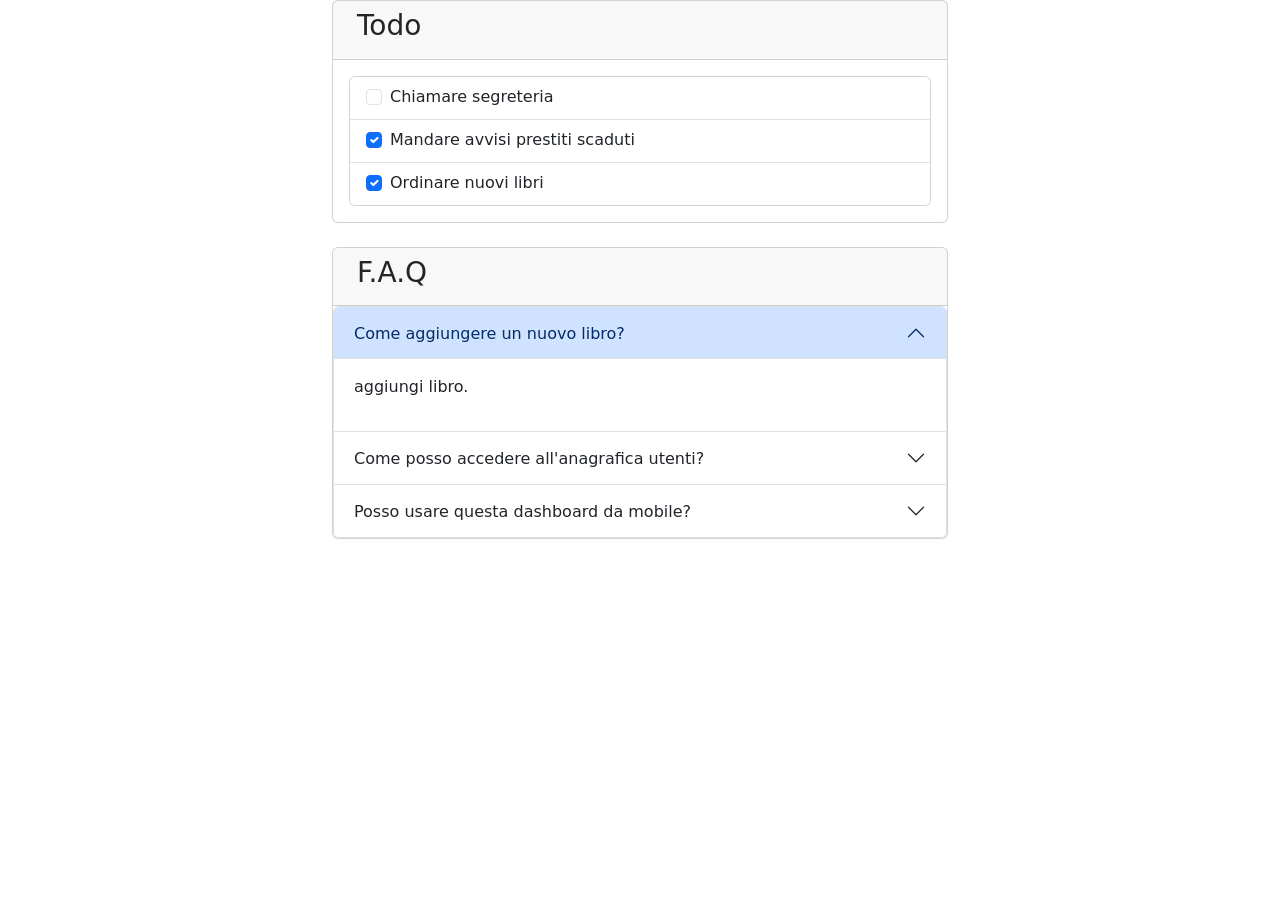
==== index.html @ e166d1b8 "Aggiunta flush F.A.Q." ====
<!DOCTYPE html>
<html lang="en">

<head>
    <meta charset="UTF-8">
    <meta name="viewport" content="width=device-width, initial-scale=1.0">
    <title>Dashboard</title>
    <link href="https://cdn.jsdelivr.net/npm/bootstrap@5.3.3/dist/css/bootstrap.min.css" rel="stylesheet">
</head>

<body>
    <section class="container col-6 text-left">
        <div class="card">
            <div class="card-header">
                <h3 class="ms-2">Todo</h3>
            </div>
            <div class="card m-3">
                <ul class="list-group list-group-flush">
                    <li class="list-group-item">
                        <div class="form-check">
                            <input class="form-check-input" type="checkbox" value="" id="checkDefault">
                            <label class="form-check-label" for="checkDefault">
                                Chiamare segreteria
                            </label>
                        </div>
                    </li>
                    <li class="list-group-item">
                        <div class="form-check">
                            <input class="form-check-input" type="checkbox" value="" id="checkChecked" checked>
                            <label class="form-check-label" for="checkChecked">
                                Mandare avvisi prestiti scaduti
                            </label>
                        </div>
                    </li>
                    <li class="list-group-item">
                        <div class="form-check">
                            <input class="form-check-input" type="checkbox" value="" id="checkChecked" checked>
                            <label class="form-check-label" for="checkChecked">
                                Ordinare nuovi libri
                            </label>
                        </div>
                    </li>
                </ul>
            </div>
        </div>
    </section>


    <section class=" container col-6 mt-4">
        <div class="card">
            <div class="card-header">
                <h3 class="ms-2">F.A.Q</h3>
            </div>
        <div class="accordion" id="accordionPanelsStayOpenExample">
            <div class="accordion-item">
                <h2 class="accordion-header">
                    <button class="accordion-button" type="button" data-bs-toggle="collapse"
                        data-bs-target="#panelsStayOpen-collapseOne" aria-expanded="true"
                        aria-controls="panelsStayOpen-collapseOne">
                        Come aggiungere un nuovo libro?
                    </button>
                </h2>
                <div id="panelsStayOpen-collapseOne" class="accordion-collapse collapse show">
                    <div class="accordion-body">
                        <p>aggiungi libro.</p>
                    </div>
                </div>
            </div>
            <div class="accordion-item">
                <h2 class="accordion-header">
                    <button class="accordion-button collapsed" type="button" data-bs-toggle="collapse"
                        data-bs-target="#panelsStayOpen-collapseTwo" aria-expanded="false"
                        aria-controls="panelsStayOpen-collapseTwo">
                        Come posso accedere all'anagrafica utenti?
                    </button>
                </h2>
                <div id="panelsStayOpen-collapseTwo" class="accordion-collapse collapse">
                    <div class="accordion-body">
                        <p>Anagrafica utenti.</p>
                    </div>
                </div>
            </div>
            <div class="accordion-item">
                <h2 class="accordion-header">
                    <button class="accordion-button collapsed" type="button" data-bs-toggle="collapse"
                        data-bs-target="#panelsStayOpen-collapseThree" aria-expanded="false"
                        aria-controls="panelsStayOpen-collapseThree">
                        Posso usare questa dashboard da mobile?
                    </button>
                </h2>
                <div id="panelsStayOpen-collapseThree" class="accordion-collapse collapse">
                    <div class="accordion-body">
                        <p>Dashboard mobile.</p>
                    </div>
                </div>
            </div>
        </div>
        </div>
    </section>
    <script src="https://cdn.jsdelivr.net/npm/bootstrap@5.3.3/dist/js/bootstrap.bundle.min.js"></script>
</body>

</html>
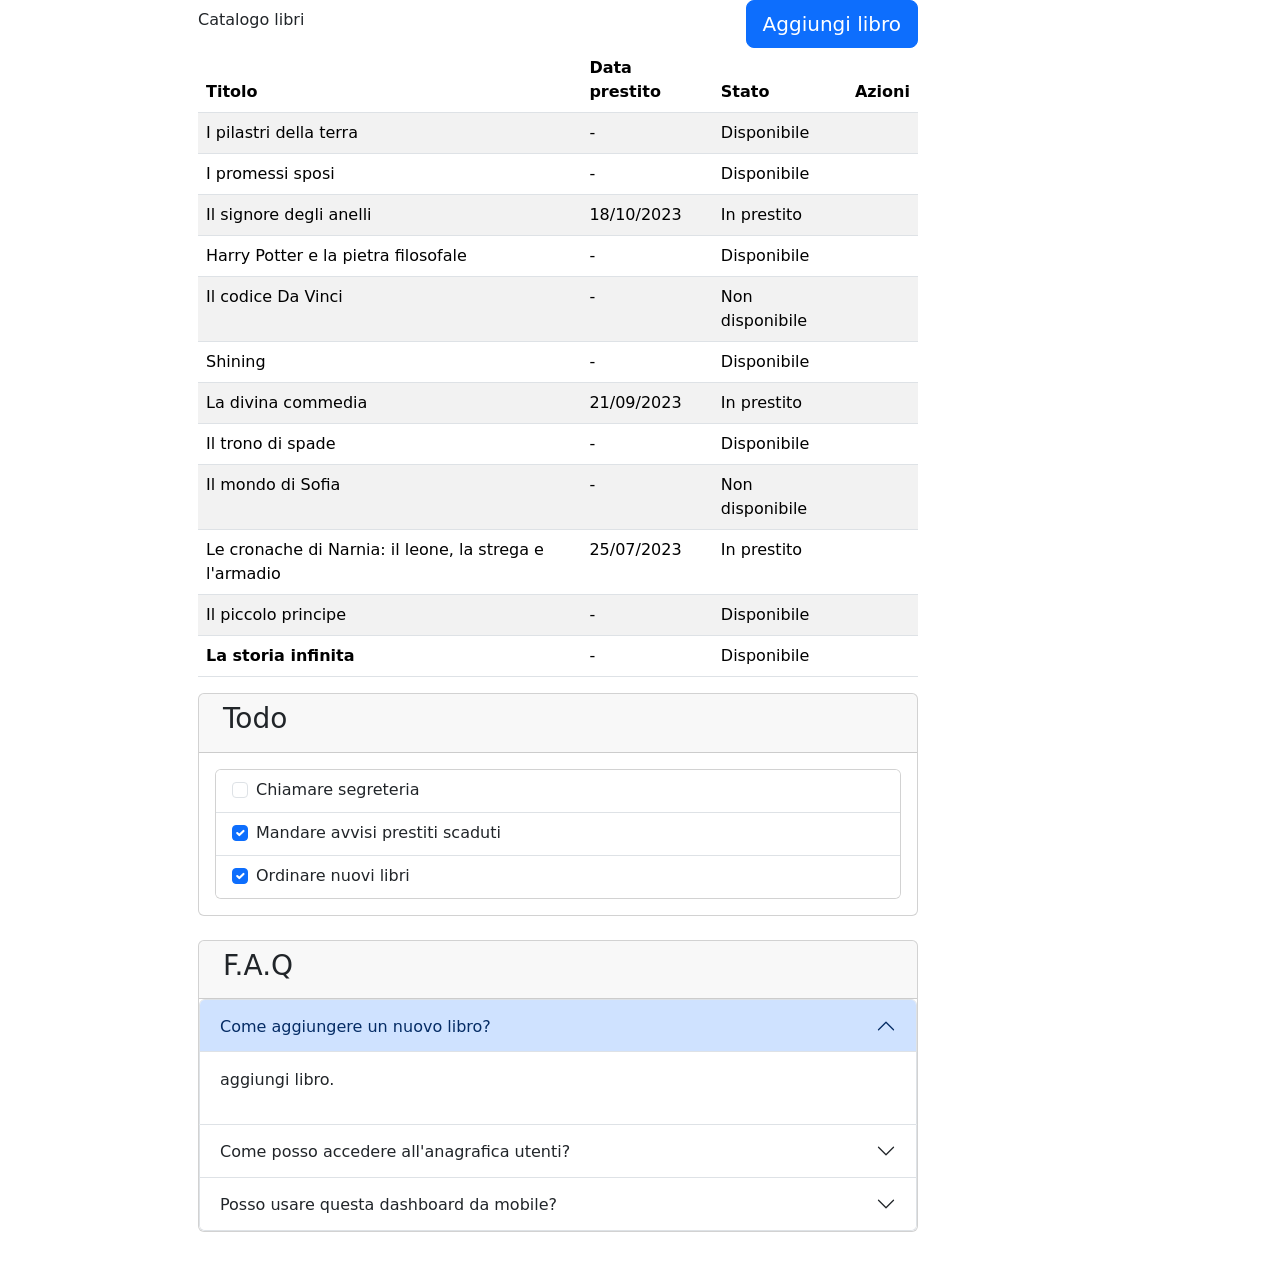
==== commit 71854189: "aggiunta tabella libri" ====
--- a/index.html
+++ b/index.html
@@ -8,8 +8,102 @@
     <link href="https://cdn.jsdelivr.net/npm/bootstrap@5.3.3/dist/css/bootstrap.min.css" rel="stylesheet">
 </head>
 
-<body>
-    <section class="container col-6 text-left">
+<body class="container row justify-content-center">
+    <section class=" col-8">
+    <div class="col-12 d-flex justify-content-between align-items-end">
+        <p>Catalogo libri</p>
+        <button type="button" class="btn btn-primary btn-lg">Aggiungi libro</button>
+    </div>
+    <section>
+        <table class="table table-striped">
+            <thead>
+                <tr>
+                    <th scope="col">Titolo</th>
+                    <th scope="col">Data prestito</th>
+                    <th scope="col">Stato</th>
+                    <th scope="col">Azioni</th>
+                </tr>
+            </thead>
+            <tbody>
+                <tr>
+                    <td>I pilastri della terra</td>
+                    <td>-</td>
+                    <td class="status">Disponibile</td>
+                    <td class="actions"></td>
+                </tr>
+                <tr>
+                    <td>I promessi sposi</td>
+                    <td>-</td>
+                    <td class="status">Disponibile</td>
+                    <td class="actions"></td>
+                </tr>
+                <tr>
+                    <td>Il signore degli anelli</td>
+                    <td>18/10/2023</td>
+                    <td class="status">In prestito</td>
+                    <td class="actions"></td>
+                </tr>
+                <tr>
+                    <td>Harry Potter e la pietra filosofale</td>
+                    <td>-</td>
+                    <td class="status">Disponibile</td>
+                    <td class="actions"></td>
+                </tr>
+                <tr>
+                    <td>Il codice Da Vinci</td>
+                    <td>-</td>
+                    <td class="status">Non disponibile</td>
+                    <td class="actions"></td>
+                </tr>
+                <tr>
+                    <td>Shining</td>
+                    <td>-</td>
+                    <td class="status">Disponibile</td>
+                    <td class="actions"></td>
+                </tr>
+                <tr>
+                    <td>La divina commedia</td>
+                    <td>21/09/2023</td>
+                    <td class="status">In prestito</td>
+                    <td class="actions"></td>
+                </tr>
+                <tr>
+                    <td>Il trono di spade</td>
+                    <td>-</td>
+                    <td class="status">Disponibile</td>
+                    <td class="actions"></td>
+                </tr>
+                <tr>
+                    <td>Il mondo di Sofia</td>
+                    <td>-</td>
+                    <td class="status">Non disponibile</td>
+                    <td class="actions"></td>
+                </tr>
+                <tr>
+                    <td>Le cronache di Narnia: il leone, la strega e l'armadio</td>
+                    <td>25/07/2023</td>
+                    <td class="status">In prestito</td>
+                    <td class="actions"></td>
+                </tr>
+                <tr>
+                    <td>Il piccolo principe</td>
+                    <td>-</td>
+                    <td class="status">Disponibile</td>
+                    <td class="actions"></td>
+                </tr>
+                <tr>
+                    <th>La storia infinita</th>
+                    <td>-</td>
+                    <td class="status">Disponibile</td>
+                    <td class="actions"></td>
+                </tr>
+            </tbody>
+        </table>
+    </section>
+
+
+
+    <section class="text-left">
         <div class="card">
             <div class="card-header">
                 <h3 class="ms-2">Todo</h3>
@@ -46,56 +140,57 @@
     </section>
 
 
-    <section class=" container col-6 mt-4">
+    <section class="mt-4 mb-5">
         <div class="card">
             <div class="card-header">
                 <h3 class="ms-2">F.A.Q</h3>
             </div>
-        <div class="accordion" id="accordionPanelsStayOpenExample">
-            <div class="accordion-item">
-                <h2 class="accordion-header">
-                    <button class="accordion-button" type="button" data-bs-toggle="collapse"
-                        data-bs-target="#panelsStayOpen-collapseOne" aria-expanded="true"
-                        aria-controls="panelsStayOpen-collapseOne">
-                        Come aggiungere un nuovo libro?
-                    </button>
-                </h2>
-                <div id="panelsStayOpen-collapseOne" class="accordion-collapse collapse show">
-                    <div class="accordion-body">
-                        <p>aggiungi libro.</p>
+            <div class="accordion" id="accordionPanelsStayOpenExample">
+                <div class="accordion-item">
+                    <h2 class="accordion-header">
+                        <button class="accordion-button" type="button" data-bs-toggle="collapse"
+                            data-bs-target="#panelsStayOpen-collapseOne" aria-expanded="true"
+                            aria-controls="panelsStayOpen-collapseOne">
+                            Come aggiungere un nuovo libro?
+                        </button>
+                    </h2>
+                    <div id="panelsStayOpen-collapseOne" class="accordion-collapse collapse show">
+                        <div class="accordion-body">
+                            <p>aggiungi libro.</p>
+                        </div>
                     </div>
                 </div>
-            </div>
-            <div class="accordion-item">
-                <h2 class="accordion-header">
-                    <button class="accordion-button collapsed" type="button" data-bs-toggle="collapse"
-                        data-bs-target="#panelsStayOpen-collapseTwo" aria-expanded="false"
-                        aria-controls="panelsStayOpen-collapseTwo">
-                        Come posso accedere all'anagrafica utenti?
-                    </button>
-                </h2>
-                <div id="panelsStayOpen-collapseTwo" class="accordion-collapse collapse">
-                    <div class="accordion-body">
-                        <p>Anagrafica utenti.</p>
+                <div class="accordion-item">
+                    <h2 class="accordion-header">
+                        <button class="accordion-button collapsed" type="button" data-bs-toggle="collapse"
+                            data-bs-target="#panelsStayOpen-collapseTwo" aria-expanded="false"
+                            aria-controls="panelsStayOpen-collapseTwo">
+                            Come posso accedere all'anagrafica utenti?
+                        </button>
+                    </h2>
+                    <div id="panelsStayOpen-collapseTwo" class="accordion-collapse collapse">
+                        <div class="accordion-body">
+                            <p>Anagrafica utenti.</p>
+                        </div>
                     </div>
                 </div>
-            </div>
-            <div class="accordion-item">
-                <h2 class="accordion-header">
-                    <button class="accordion-button collapsed" type="button" data-bs-toggle="collapse"
-                        data-bs-target="#panelsStayOpen-collapseThree" aria-expanded="false"
-                        aria-controls="panelsStayOpen-collapseThree">
-                        Posso usare questa dashboard da mobile?
-                    </button>
-                </h2>
-                <div id="panelsStayOpen-collapseThree" class="accordion-collapse collapse">
-                    <div class="accordion-body">
-                        <p>Dashboard mobile.</p>
+                <div class="accordion-item">
+                    <h2 class="accordion-header">
+                        <button class="accordion-button collapsed" type="button" data-bs-toggle="collapse"
+                            data-bs-target="#panelsStayOpen-collapseThree" aria-expanded="false"
+                            aria-controls="panelsStayOpen-collapseThree">
+                            Posso usare questa dashboard da mobile?
+                        </button>
+                    </h2>
+                    <div id="panelsStayOpen-collapseThree" class="accordion-collapse collapse">
+                        <div class="accordion-body">
+                            <p>Dashboard mobile.</p>
+                        </div>
                     </div>
                 </div>
             </div>
         </div>
-        </div>
+    </section>
     </section>
     <script src="https://cdn.jsdelivr.net/npm/bootstrap@5.3.3/dist/js/bootstrap.bundle.min.js"></script>
 </body>
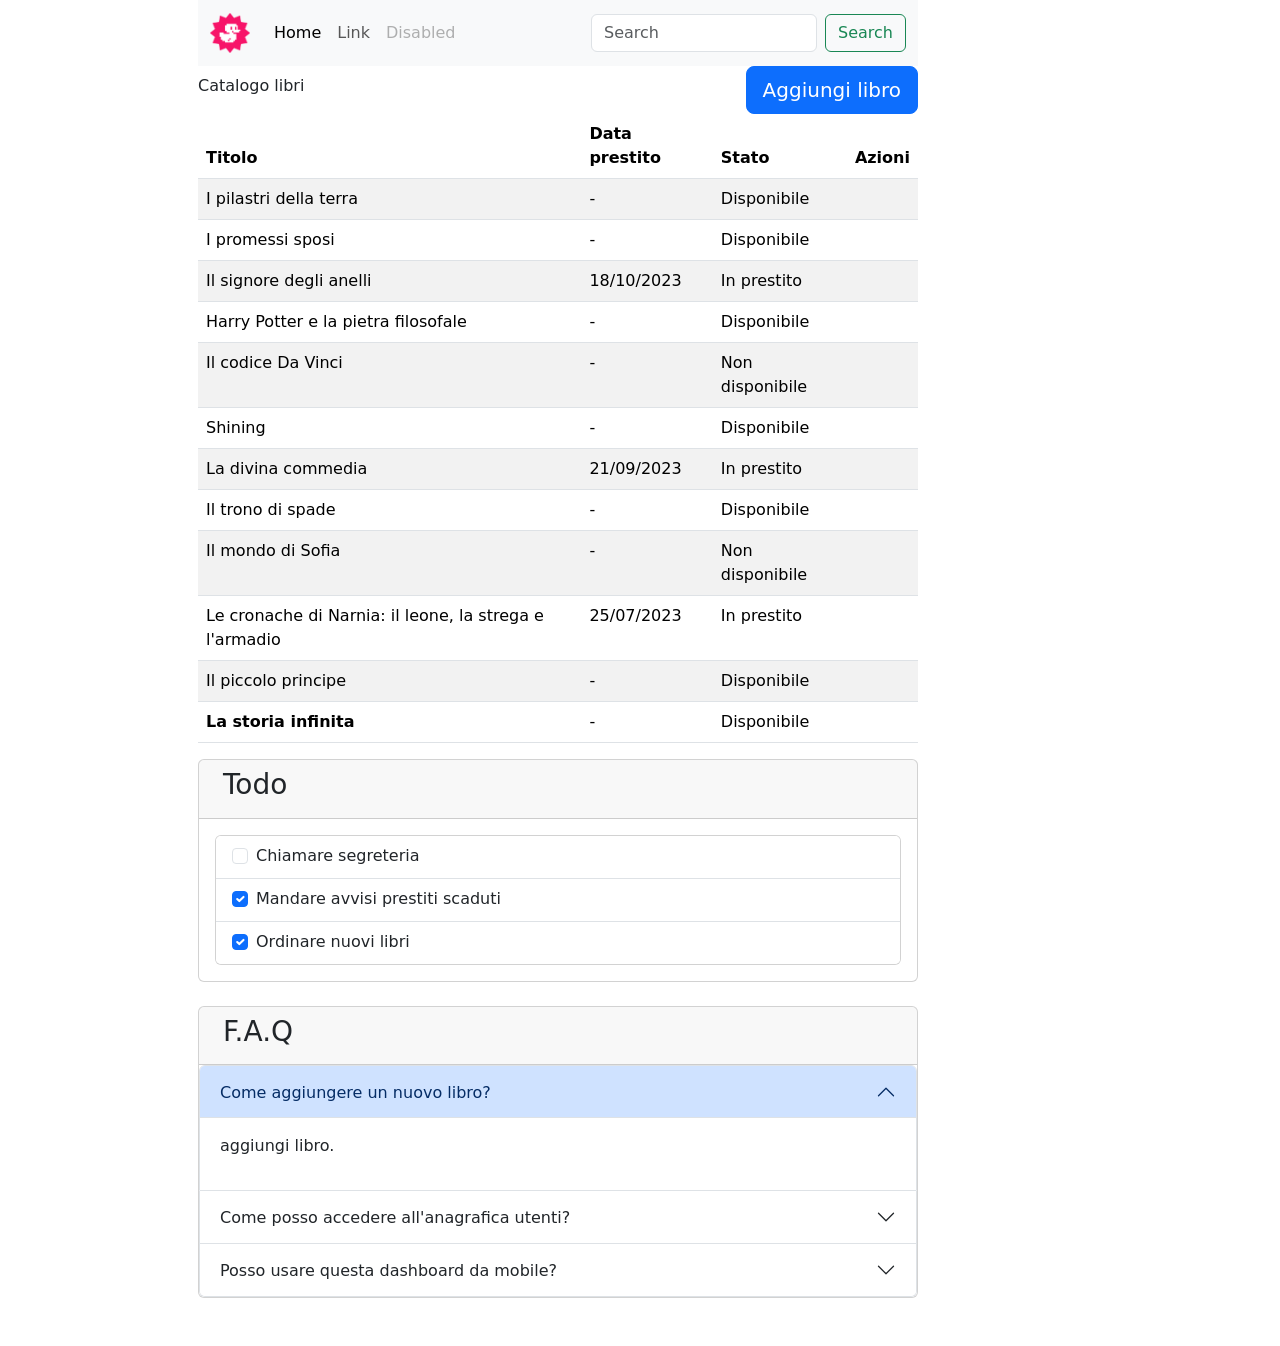
==== commit fbc57566: "aggiunto header" ====
--- a/index.html
+++ b/index.html
@@ -6,191 +6,226 @@
     <meta name="viewport" content="width=device-width, initial-scale=1.0">
     <title>Dashboard</title>
     <link href="https://cdn.jsdelivr.net/npm/bootstrap@5.3.3/dist/css/bootstrap.min.css" rel="stylesheet">
+    <link rel="stylesheet" href="Style/index.css">
 </head>
 
 <body class="container row justify-content-center">
     <section class=" col-8">
-    <div class="col-12 d-flex justify-content-between align-items-end">
-        <p>Catalogo libri</p>
-        <button type="button" class="btn btn-primary btn-lg">Aggiungi libro</button>
-    </div>
-    <section>
-        <table class="table table-striped">
-            <thead>
-                <tr>
-                    <th scope="col">Titolo</th>
-                    <th scope="col">Data prestito</th>
-                    <th scope="col">Stato</th>
-                    <th scope="col">Azioni</th>
-                </tr>
-            </thead>
-            <tbody>
-                <tr>
-                    <td>I pilastri della terra</td>
-                    <td>-</td>
-                    <td class="status">Disponibile</td>
-                    <td class="actions"></td>
-                </tr>
-                <tr>
-                    <td>I promessi sposi</td>
-                    <td>-</td>
-                    <td class="status">Disponibile</td>
-                    <td class="actions"></td>
-                </tr>
-                <tr>
-                    <td>Il signore degli anelli</td>
-                    <td>18/10/2023</td>
-                    <td class="status">In prestito</td>
-                    <td class="actions"></td>
-                </tr>
-                <tr>
-                    <td>Harry Potter e la pietra filosofale</td>
-                    <td>-</td>
-                    <td class="status">Disponibile</td>
-                    <td class="actions"></td>
-                </tr>
-                <tr>
-                    <td>Il codice Da Vinci</td>
-                    <td>-</td>
-                    <td class="status">Non disponibile</td>
-                    <td class="actions"></td>
-                </tr>
-                <tr>
-                    <td>Shining</td>
-                    <td>-</td>
-                    <td class="status">Disponibile</td>
-                    <td class="actions"></td>
-                </tr>
-                <tr>
-                    <td>La divina commedia</td>
-                    <td>21/09/2023</td>
-                    <td class="status">In prestito</td>
-                    <td class="actions"></td>
-                </tr>
-                <tr>
-                    <td>Il trono di spade</td>
-                    <td>-</td>
-                    <td class="status">Disponibile</td>
-                    <td class="actions"></td>
-                </tr>
-                <tr>
-                    <td>Il mondo di Sofia</td>
-                    <td>-</td>
-                    <td class="status">Non disponibile</td>
-                    <td class="actions"></td>
-                </tr>
-                <tr>
-                    <td>Le cronache di Narnia: il leone, la strega e l'armadio</td>
-                    <td>25/07/2023</td>
-                    <td class="status">In prestito</td>
-                    <td class="actions"></td>
-                </tr>
-                <tr>
-                    <td>Il piccolo principe</td>
-                    <td>-</td>
-                    <td class="status">Disponibile</td>
-                    <td class="actions"></td>
-                </tr>
-                <tr>
-                    <th>La storia infinita</th>
-                    <td>-</td>
-                    <td class="status">Disponibile</td>
-                    <td class="actions"></td>
-                </tr>
-            </tbody>
-        </table>
-    </section>
-
-
-
-    <section class="text-left">
-        <div class="card">
-            <div class="card-header">
-                <h3 class="ms-2">Todo</h3>
+        <header>
+            <nav class="navbar navbar-expand-lg bg-body-tertiary">
+                <div class="container-fluid">
+                    <a class="navbar-brand" href="#">
+                        <img src="img/duck.png" alt="" class="logo">
+                    </a>
+                    <button class="navbar-toggler" type="button" data-bs-toggle="collapse"
+                        data-bs-target="#navbarTogglerDemo02" aria-controls="navbarTogglerDemo02" aria-expanded="false"
+                        aria-label="Toggle navigation">
+                        <span class="navbar-toggler-icon"></span>
+                    </button>
+                    <div class="collapse navbar-collapse" id="navbarTogglerDemo02">
+                        <ul class="navbar-nav me-auto mb-2 mb-lg-0">
+                            <li class="nav-item">
+                                <a class="nav-link active" aria-current="page" href="#">Home</a>
+                            </li>
+                            <li class="nav-item">
+                                <a class="nav-link" href="#">Link</a>
+                            </li>
+                            <li class="nav-item">
+                                <a class="nav-link disabled" aria-disabled="true">Disabled</a>
+                            </li>
+                        </ul>
+                        <form class="d-flex" role="search">
+                            <input class="form-control me-2" type="search" placeholder="Search" aria-label="Search" />
+                            <button class="btn btn-outline-success" type="submit">Search</button>
+                        </form>
+                    </div>
+                </div>
+            </nav>
+        </header>
+
+
+
+        <div class="col-12 d-flex justify-content-between align-items-end">
+            <p>Catalogo libri</p>
+            <button type="button" class="btn btn-primary btn-lg">Aggiungi libro</button>
+        </div>
+        <section>
+            <table class="table table-striped">
+                <thead>
+                    <tr>
+                        <th scope="col">Titolo</th>
+                        <th scope="col">Data prestito</th>
+                        <th scope="col">Stato</th>
+                        <th scope="col">Azioni</th>
+                    </tr>
+                </thead>
+                <tbody>
+                    <tr>
+                        <td>I pilastri della terra</td>
+                        <td>-</td>
+                        <td class="status">Disponibile</td>
+                        <td class="actions"></td>
+                    </tr>
+                    <tr>
+                        <td>I promessi sposi</td>
+                        <td>-</td>
+                        <td class="status">Disponibile</td>
+                        <td class="actions"></td>
+                    </tr>
+                    <tr>
+                        <td>Il signore degli anelli</td>
+                        <td>18/10/2023</td>
+                        <td class="status">In prestito</td>
+                        <td class="actions"></td>
+                    </tr>
+                    <tr>
+                        <td>Harry Potter e la pietra filosofale</td>
+                        <td>-</td>
+                        <td class="status">Disponibile</td>
+                        <td class="actions"></td>
+                    </tr>
+                    <tr>
+                        <td>Il codice Da Vinci</td>
+                        <td>-</td>
+                        <td class="status">Non disponibile</td>
+                        <td class="actions"></td>
+                    </tr>
+                    <tr>
+                        <td>Shining</td>
+                        <td>-</td>
+                        <td class="status">Disponibile</td>
+                        <td class="actions"></td>
+                    </tr>
+                    <tr>
+                        <td>La divina commedia</td>
+                        <td>21/09/2023</td>
+                        <td class="status">In prestito</td>
+                        <td class="actions"></td>
+                    </tr>
+                    <tr>
+                        <td>Il trono di spade</td>
+                        <td>-</td>
+                        <td class="status">Disponibile</td>
+                        <td class="actions"></td>
+                    </tr>
+                    <tr>
+                        <td>Il mondo di Sofia</td>
+                        <td>-</td>
+                        <td class="status">Non disponibile</td>
+                        <td class="actions"></td>
+                    </tr>
+                    <tr>
+                        <td>Le cronache di Narnia: il leone, la strega e l'armadio</td>
+                        <td>25/07/2023</td>
+                        <td class="status">In prestito</td>
+                        <td class="actions"></td>
+                    </tr>
+                    <tr>
+                        <td>Il piccolo principe</td>
+                        <td>-</td>
+                        <td class="status">Disponibile</td>
+                        <td class="actions"></td>
+                    </tr>
+                    <tr>
+                        <th>La storia infinita</th>
+                        <td>-</td>
+                        <td class="status">Disponibile</td>
+                        <td class="actions"></td>
+                    </tr>
+                </tbody>
+            </table>
+        </section>
+
+
+
+        <section class="text-left">
+            <div class="card">
+                <div class="card-header">
+                    <h3 class="ms-2">Todo</h3>
+                </div>
+                <div class="card m-3">
+                    <ul class="list-group list-group-flush">
+                        <li class="list-group-item">
+                            <div class="form-check">
+                                <input class="form-check-input" type="checkbox" value="" id="checkDefault">
+                                <label class="form-check-label" for="checkDefault">
+                                    Chiamare segreteria
+                                </label>
+                            </div>
+                        </li>
+                        <li class="list-group-item">
+                            <div class="form-check">
+                                <input class="form-check-input" type="checkbox" value="" id="checkChecked" checked>
+                                <label class="form-check-label" for="checkChecked">
+                                    Mandare avvisi prestiti scaduti
+                                </label>
+                            </div>
+                        </li>
+                        <li class="list-group-item">
+                            <div class="form-check">
+                                <input class="form-check-input" type="checkbox" value="" id="checkChecked" checked>
+                                <label class="form-check-label" for="checkChecked">
+                                    Ordinare nuovi libri
+                                </label>
+                            </div>
+                        </li>
+                    </ul>
+                </div>
             </div>
-            <div class="card m-3">
-                <ul class="list-group list-group-flush">
-                    <li class="list-group-item">
-                        <div class="form-check">
-                            <input class="form-check-input" type="checkbox" value="" id="checkDefault">
-                            <label class="form-check-label" for="checkDefault">
-                                Chiamare segreteria
-                            </label>
+        </section>
+
+
+        <section class="mt-4 mb-5">
+            <div class="card">
+                <div class="card-header">
+                    <h3 class="ms-2">F.A.Q</h3>
+                </div>
+                <div class="accordion" id="accordionPanelsStayOpenExample">
+                    <div class="accordion-item">
+                        <h2 class="accordion-header">
+                            <button class="accordion-button" type="button" data-bs-toggle="collapse"
+                                data-bs-target="#panelsStayOpen-collapseOne" aria-expanded="true"
+                                aria-controls="panelsStayOpen-collapseOne">
+                                Come aggiungere un nuovo libro?
+                            </button>
+                        </h2>
+                        <div id="panelsStayOpen-collapseOne" class="accordion-collapse collapse show">
+                            <div class="accordion-body">
+                                <p>aggiungi libro.</p>
+                            </div>
                         </div>
-                    </li>
-                    <li class="list-group-item">
-                        <div class="form-check">
-                            <input class="form-check-input" type="checkbox" value="" id="checkChecked" checked>
-                            <label class="form-check-label" for="checkChecked">
-                                Mandare avvisi prestiti scaduti
-                            </label>
+                    </div>
+                    <div class="accordion-item">
+                        <h2 class="accordion-header">
+                            <button class="accordion-button collapsed" type="button" data-bs-toggle="collapse"
+                                data-bs-target="#panelsStayOpen-collapseTwo" aria-expanded="false"
+                                aria-controls="panelsStayOpen-collapseTwo">
+                                Come posso accedere all'anagrafica utenti?
+                            </button>
+                        </h2>
+                        <div id="panelsStayOpen-collapseTwo" class="accordion-collapse collapse">
+                            <div class="accordion-body">
+                                <p>Anagrafica utenti.</p>
+                            </div>
                         </div>
-                    </li>
-                    <li class="list-group-item">
-                        <div class="form-check">
-                            <input class="form-check-input" type="checkbox" value="" id="checkChecked" checked>
-                            <label class="form-check-label" for="checkChecked">
-                                Ordinare nuovi libri
-                            </label>
+                    </div>
+                    <div class="accordion-item">
+                        <h2 class="accordion-header">
+                            <button class="accordion-button collapsed" type="button" data-bs-toggle="collapse"
+                                data-bs-target="#panelsStayOpen-collapseThree" aria-expanded="false"
+                                aria-controls="panelsStayOpen-collapseThree">
+                                Posso usare questa dashboard da mobile?
+                            </button>
+                        </h2>
+                        <div id="panelsStayOpen-collapseThree" class="accordion-collapse collapse">
+                            <div class="accordion-body">
+                                <p>Dashboard mobile.</p>
+                            </div>
                         </div>
-                    </li>
-                </ul>
+                    </div>
+                </div>
             </div>
-        </div>
-    </section>
-
-
-    <section class="mt-4 mb-5">
-        <div class="card">
-            <div class="card-header">
-                <h3 class="ms-2">F.A.Q</h3>
-            </div>
-            <div class="accordion" id="accordionPanelsStayOpenExample">
-                <div class="accordion-item">
-                    <h2 class="accordion-header">
-                        <button class="accordion-button" type="button" data-bs-toggle="collapse"
-                            data-bs-target="#panelsStayOpen-collapseOne" aria-expanded="true"
-                            aria-controls="panelsStayOpen-collapseOne">
-                            Come aggiungere un nuovo libro?
-                        </button>
-                    </h2>
-                    <div id="panelsStayOpen-collapseOne" class="accordion-collapse collapse show">
-                        <div class="accordion-body">
-                            <p>aggiungi libro.</p>
-                        </div>
-                    </div>
-                </div>
-                <div class="accordion-item">
-                    <h2 class="accordion-header">
-                        <button class="accordion-button collapsed" type="button" data-bs-toggle="collapse"
-                            data-bs-target="#panelsStayOpen-collapseTwo" aria-expanded="false"
-                            aria-controls="panelsStayOpen-collapseTwo">
-                            Come posso accedere all'anagrafica utenti?
-                        </button>
-                    </h2>
-                    <div id="panelsStayOpen-collapseTwo" class="accordion-collapse collapse">
-                        <div class="accordion-body">
-                            <p>Anagrafica utenti.</p>
-                        </div>
-                    </div>
-                </div>
-                <div class="accordion-item">
-                    <h2 class="accordion-header">
-                        <button class="accordion-button collapsed" type="button" data-bs-toggle="collapse"
-                            data-bs-target="#panelsStayOpen-collapseThree" aria-expanded="false"
-                            aria-controls="panelsStayOpen-collapseThree">
-                            Posso usare questa dashboard da mobile?
-                        </button>
-                    </h2>
-                    <div id="panelsStayOpen-collapseThree" class="accordion-collapse collapse">
-                        <div class="accordion-body">
-                            <p>Dashboard mobile.</p>
-                        </div>
-                    </div>
-                </div>
-            </div>
-        </div>
-    </section>
+        </section>
     </section>
     <script src="https://cdn.jsdelivr.net/npm/bootstrap@5.3.3/dist/js/bootstrap.bundle.min.js"></script>
 </body>
--- a/Style/index.css
+++ b/Style/index.css
@@ -0,0 +1,4 @@
+.logo {
+    width: 40px;
+    height: 40px;
+}
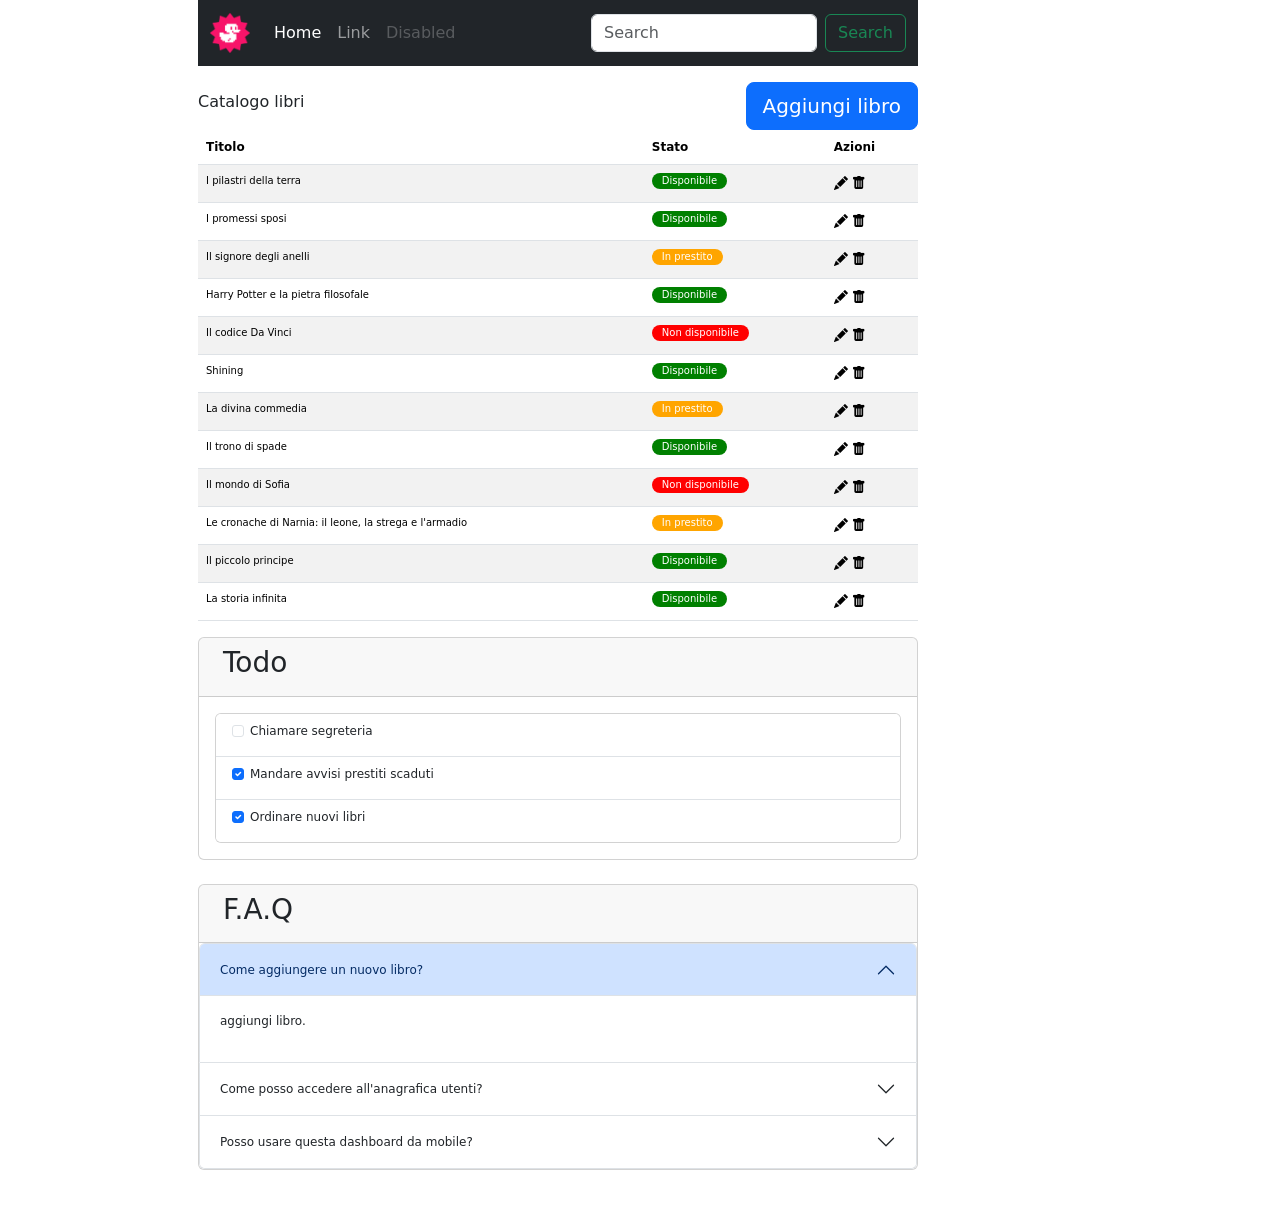
==== commit bcddbda6: "modifiche css alla tabella" ====
--- a/index.html
+++ b/index.html
@@ -6,13 +6,14 @@
     <meta name="viewport" content="width=device-width, initial-scale=1.0">
     <title>Dashboard</title>
     <link href="https://cdn.jsdelivr.net/npm/bootstrap@5.3.3/dist/css/bootstrap.min.css" rel="stylesheet">
+    <link rel="stylesheet" href="https://cdn.jsdelivr.net/npm/bootstrap-icons@1.11.3/font/bootstrap-icons.css">
     <link rel="stylesheet" href="Style/index.css">
 </head>
 
 <body class="container row justify-content-center">
     <section class=" col-8">
         <header>
-            <nav class="navbar navbar-expand-lg bg-body-tertiary">
+            <nav class="navbar navbar-expand-lg bg-dark navbar-dark mb-3">
                 <div class="container-fluid">
                     <a class="navbar-brand" href="#">
                         <img src="img/duck.png" alt="" class="logo">
@@ -50,11 +51,11 @@
             <button type="button" class="btn btn-primary btn-lg">Aggiungi libro</button>
         </div>
         <section>
-            <table class="table table-striped">
+            <table class="table table-striped font">
                 <thead>
                     <tr>
                         <th scope="col">Titolo</th>
-                        <th scope="col">Data prestito</th>
+                        <th scope="col" class="loan-date">Data prestito</th>
                         <th scope="col">Stato</th>
                         <th scope="col">Azioni</th>
                     </tr>
@@ -62,75 +63,75 @@
                 <tbody>
                     <tr>
                         <td>I pilastri della terra</td>
-                        <td>-</td>
-                        <td class="status">Disponibile</td>
-                        <td class="actions"></td>
+                        <td class="loan-date">-</td>
+                        <td class="status"> <span class="color-g">Disponibile</span> </td>
+                        <td class="actions"> <i class="bi bi-pencil-fill"></i> <i class="bi bi-trash-fill"></i> </td>
                     </tr>
                     <tr>
                         <td>I promessi sposi</td>
-                        <td>-</td>
-                        <td class="status">Disponibile</td>
-                        <td class="actions"></td>
+                        <td class="loan-date">-</td>
+                        <td class="status"> <span class="color-g">Disponibile</span> </td>
+                        <td class="actions"> <i class="bi bi-pencil-fill"></i> <i class="bi bi-trash-fill"></i> </td>
                     </tr>
                     <tr>
                         <td>Il signore degli anelli</td>
-                        <td>18/10/2023</td>
-                        <td class="status">In prestito</td>
-                        <td class="actions"></td>
+                        <td class="loan-date">18/10/2023</td>
+                        <td class="status"> <span class="color-y">In prestito</span> </td>
+                        <td class="actions"> <i class="bi bi-pencil-fill"></i> <i class="bi bi-trash-fill"></i> </td>
                     </tr>
                     <tr>
                         <td>Harry Potter e la pietra filosofale</td>
-                        <td>-</td>
-                        <td class="status">Disponibile</td>
-                        <td class="actions"></td>
+                        <td class="loan-date">-</td>
+                        <td class="status"> <span class="color-g">Disponibile</span> </td>
+                        <td class="actions"> <i class="bi bi-pencil-fill"></i> <i class="bi bi-trash-fill"></i> </td>
                     </tr>
                     <tr>
                         <td>Il codice Da Vinci</td>
-                        <td>-</td>
-                        <td class="status">Non disponibile</td>
-                        <td class="actions"></td>
+                        <td class="loan-date">-</td>
+                        <td class="status"> <span class="color-r">Non disponibile</span> </td>
+                        <td class="actions"> <i class="bi bi-pencil-fill"></i> <i class="bi bi-trash-fill"></i> </td>
                     </tr>
                     <tr>
                         <td>Shining</td>
-                        <td>-</td>
-                        <td class="status">Disponibile</td>
-                        <td class="actions"></td>
+                        <td class="loan-date">-</td>
+                        <td class="status"> <span class="color-g">Disponibile</span> </td>
+                        <td class="actions"> <i class="bi bi-pencil-fill"></i> <i class="bi bi-trash-fill"></i> </td>
                     </tr>
                     <tr>
                         <td>La divina commedia</td>
-                        <td>21/09/2023</td>
-                        <td class="status">In prestito</td>
-                        <td class="actions"></td>
+                        <td class="loan-date">21/09/2023</td>
+                        <td class="status"> <span class="color-y">In prestito</span> </td>
+                        <td class="actions"> <i class="bi bi-pencil-fill"></i> <i class="bi bi-trash-fill"></i> </td>
                     </tr>
                     <tr>
                         <td>Il trono di spade</td>
-                        <td>-</td>
-                        <td class="status">Disponibile</td>
-                        <td class="actions"></td>
+                        <td class="loan-date">-</td>
+                        <td class="status"> <span class="color-g">Disponibile</span> </td>
+                        <td class="actions"> <i class="bi bi-pencil-fill"></i> <i class="bi bi-trash-fill"></i> </td>
                     </tr>
                     <tr>
                         <td>Il mondo di Sofia</td>
-                        <td>-</td>
-                        <td class="status">Non disponibile</td>
-                        <td class="actions"></td>
+                        <td class="loan-date">-</td>
+                        <td class="status"> <span class="color-r">Non disponibile</span> </td>
+                        <td class="actions"> <i class="bi bi-pencil-fill"></i> <i class="bi bi-trash-fill"></i> </td>
                     </tr>
                     <tr>
                         <td>Le cronache di Narnia: il leone, la strega e l'armadio</td>
-                        <td>25/07/2023</td>
-                        <td class="status">In prestito</td>
-                        <td class="actions"></td>
+                        <td class="loan-date">25/07/2023</td>
+                        <td class="status"> <span class="color-y">In prestito</span> </td>
+                        <td class="actions"> <i class="bi bi-pencil-fill"></i> <i class="bi bi-trash-fill"></i> </td>
                     </tr>
                     <tr>
                         <td>Il piccolo principe</td>
-                        <td>-</td>
-                        <td class="status">Disponibile</td>
-                        <td class="actions"></td>
-                    </tr>
-                    <tr>
-                        <th>La storia infinita</th>
-                        <td>-</td>
-                        <td class="status">Disponibile</td>
-                        <td class="actions"></td>
+                        <td class="loan-date">-</td>
+                        <td class="status"> <span class="color-g">Disponibile</span> </td>
+                        <td class="actions"> <i class="bi bi-pencil-fill"></i> <i class="bi bi-trash-fill"></i> </td>
+                    </tr>
+                    <tr>
+                        <td>La storia infinita</td>
+                        <td class="loan-date">-</td>
+                        <td class="status"> <span class="color-g">Disponibile</span> </td>
+                        <td class="actions"> <i class="bi bi-pencil-fill"></i> <i class="bi bi-trash-fill"></i> </td>
                     </tr>
                 </tbody>
             </table>
@@ -138,7 +139,7 @@
 
 
 
-        <section class="text-left">
+        <section class="text-left font">
             <div class="card">
                 <div class="card-header">
                     <h3 class="ms-2">Todo</h3>
@@ -175,7 +176,7 @@
         </section>
 
 
-        <section class="mt-4 mb-5">
+        <section class="mt-4 mb-5 font">
             <div class="card">
                 <div class="card-header">
                     <h3 class="ms-2">F.A.Q</h3>
@@ -183,7 +184,7 @@
                 <div class="accordion" id="accordionPanelsStayOpenExample">
                     <div class="accordion-item">
                         <h2 class="accordion-header">
-                            <button class="accordion-button" type="button" data-bs-toggle="collapse"
+                            <button class="accordion-button font" type="button" data-bs-toggle="collapse"
                                 data-bs-target="#panelsStayOpen-collapseOne" aria-expanded="true"
                                 aria-controls="panelsStayOpen-collapseOne">
                                 Come aggiungere un nuovo libro?
@@ -197,7 +198,7 @@
                     </div>
                     <div class="accordion-item">
                         <h2 class="accordion-header">
-                            <button class="accordion-button collapsed" type="button" data-bs-toggle="collapse"
+                            <button class="accordion-button collapsed font" type="button" data-bs-toggle="collapse"
                                 data-bs-target="#panelsStayOpen-collapseTwo" aria-expanded="false"
                                 aria-controls="panelsStayOpen-collapseTwo">
                                 Come posso accedere all'anagrafica utenti?
@@ -211,7 +212,7 @@
                     </div>
                     <div class="accordion-item">
                         <h2 class="accordion-header">
-                            <button class="accordion-button collapsed" type="button" data-bs-toggle="collapse"
+                            <button class="accordion-button collapsed font" type="button" data-bs-toggle="collapse"
                                 data-bs-target="#panelsStayOpen-collapseThree" aria-expanded="false"
                                 aria-controls="panelsStayOpen-collapseThree">
                                 Posso usare questa dashboard da mobile?
--- a/Style/index.css
+++ b/Style/index.css
@@ -1,4 +1,43 @@
 .logo {
     width: 40px;
     height: 40px;
+}
+
+.loan-date {
+    display: none;
+}
+
+.font .actions{
+    font-size: 14px;
+}
+
+.font {
+    font-size: 12px;
+    text-align: left;
+}
+
+.font td {
+    font-size: 10px;
+    text-align: left;
+}
+
+.color-g {
+    background-color: green;
+    color: white;
+    padding: 2px 10px 3px 10px;
+    border-radius: 15px;
+}
+
+.color-y {
+    background-color: orange;
+    color: white;
+    padding: 2px 10px 3px 10px;
+    border-radius: 15px;
+}
+
+.color-r {
+    background-color: red;
+    color: white;
+    padding: 2px 10px 3px 10px;
+    border-radius: 15px;
 }
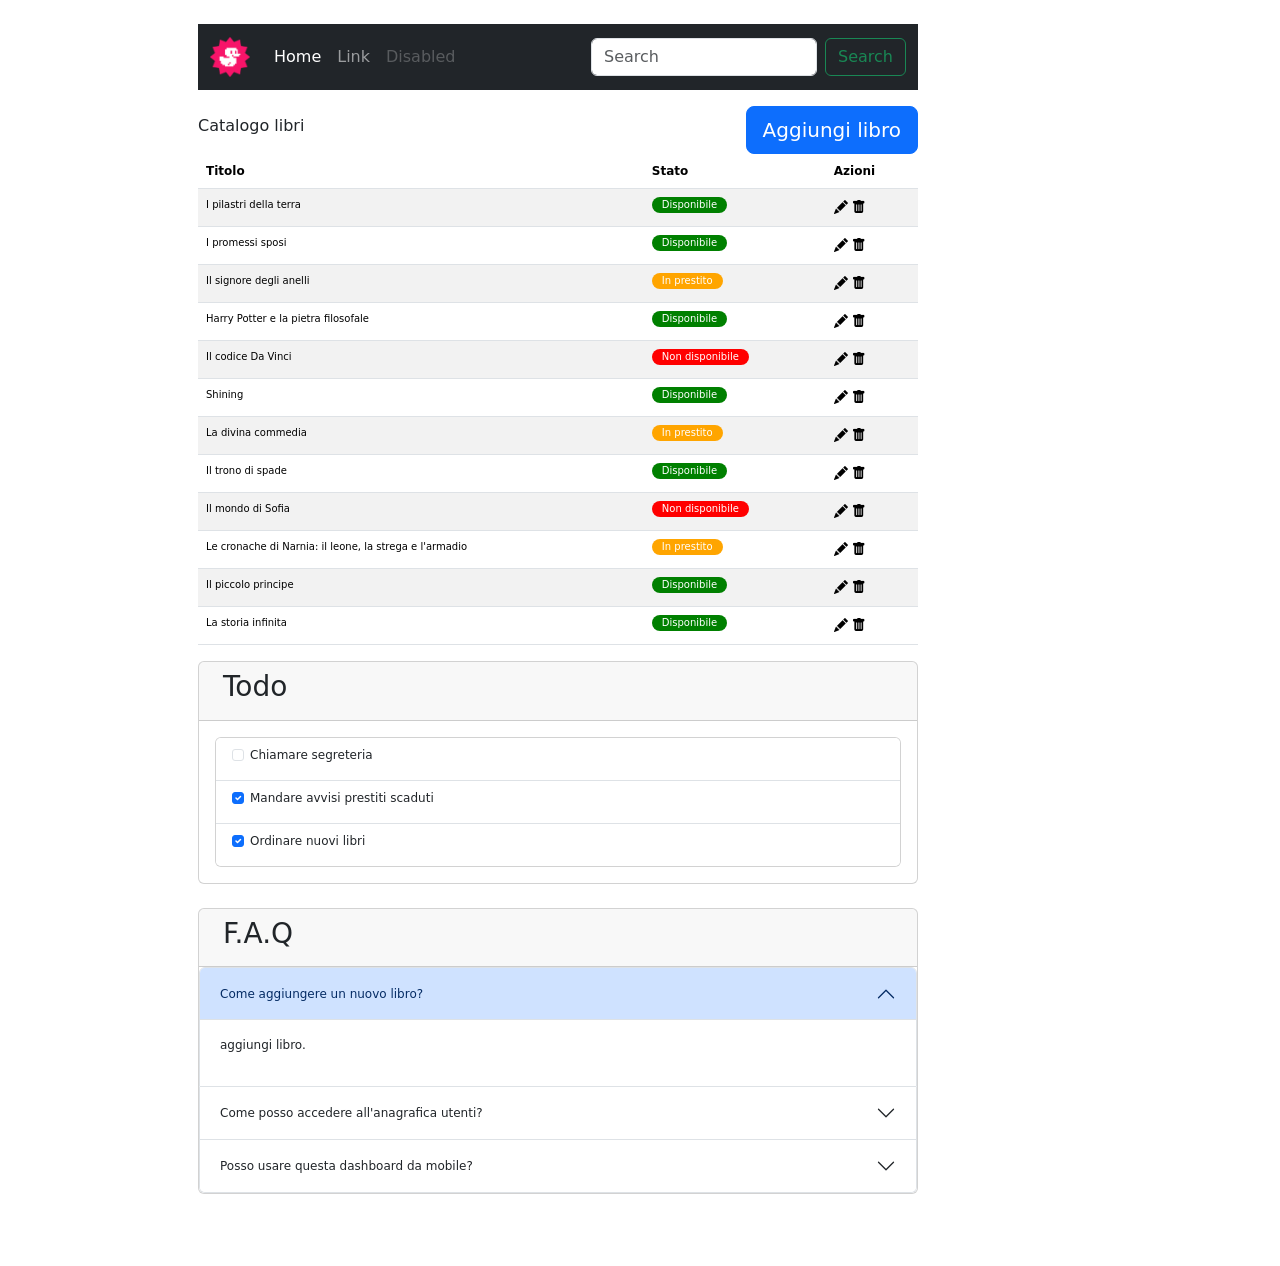
==== commit 18b0f5e4: "aggiunta col-md e col-lg" ====
--- a/index.html
+++ b/index.html
@@ -11,223 +11,242 @@
 </head>
 
 <body class="container row justify-content-center">
-    <section class=" col-8">
-        <header>
-            <nav class="navbar navbar-expand-lg bg-dark navbar-dark mb-3">
-                <div class="container-fluid">
-                    <a class="navbar-brand" href="#">
-                        <img src="img/duck.png" alt="" class="logo">
-                    </a>
-                    <button class="navbar-toggler" type="button" data-bs-toggle="collapse"
-                        data-bs-target="#navbarTogglerDemo02" aria-controls="navbarTogglerDemo02" aria-expanded="false"
-                        aria-label="Toggle navigation">
-                        <span class="navbar-toggler-icon"></span>
-                    </button>
-                    <div class="collapse navbar-collapse" id="navbarTogglerDemo02">
-                        <ul class="navbar-nav me-auto mb-2 mb-lg-0">
-                            <li class="nav-item">
-                                <a class="nav-link active" aria-current="page" href="#">Home</a>
-                            </li>
-                            <li class="nav-item">
-                                <a class="nav-link" href="#">Link</a>
-                            </li>
-                            <li class="nav-item">
-                                <a class="nav-link disabled" aria-disabled="true">Disabled</a>
-                            </li>
-                        </ul>
-                        <form class="d-flex" role="search">
-                            <input class="form-control me-2" type="search" placeholder="Search" aria-label="Search" />
-                            <button class="btn btn-outline-success" type="submit">Search</button>
-                        </form>
+    <div class="container py-4">
+        <div class="row justify-content-center">
+            <section class="col-12 col-md-10 col-lg-8">
+                <header>
+                    <nav class="navbar navbar-expand-lg bg-dark navbar-dark mb-3">
+                        <div class="container-fluid">
+                            <a class="navbar-brand" href="#">
+                                <img src="img/duck.png" alt="" class="logo">
+                            </a>
+                            <button class="navbar-toggler" type="button" data-bs-toggle="collapse"
+                                data-bs-target="#navbarTogglerDemo02" aria-controls="navbarTogglerDemo02"
+                                aria-expanded="false" aria-label="Toggle navigation">
+                                <span class="navbar-toggler-icon"></span>
+                            </button>
+                            <div class="collapse navbar-collapse" id="navbarTogglerDemo02">
+                                <ul class="navbar-nav me-auto mb-2 mb-lg-0">
+                                    <li class="nav-item">
+                                        <a class="nav-link active" aria-current="page" href="#">Home</a>
+                                    </li>
+                                    <li class="nav-item">
+                                        <a class="nav-link" href="#">Link</a>
+                                    </li>
+                                    <li class="nav-item">
+                                        <a class="nav-link disabled" aria-disabled="true">Disabled</a>
+                                    </li>
+                                </ul>
+                                <form class="d-flex" role="search">
+                                    <input class="form-control me-2" type="search" placeholder="Search"
+                                        aria-label="Search" />
+                                    <button class="btn btn-outline-success" type="submit">Search</button>
+                                </form>
+                            </div>
+                        </div>
+                    </nav>
+                </header>
+
+
+
+                <div class="col-12 d-flex justify-content-between align-items-end">
+                    <p>Catalogo libri</p>
+                    <button type="button" class="btn btn-primary btn-lg">Aggiungi libro</button>
+                </div>
+                <section>
+                    <table class="table table-striped font">
+                        <thead>
+                            <tr>
+                                <th scope="col">Titolo</th>
+                                <th scope="col" class="loan-date">Data prestito</th>
+                                <th scope="col">Stato</th>
+                                <th scope="col">Azioni</th>
+                            </tr>
+                        </thead>
+                        <tbody>
+                            <tr>
+                                <td>I pilastri della terra</td>
+                                <td class="loan-date">-</td>
+                                <td class="status"> <span class="color-g">Disponibile</span> </td>
+                                <td class="actions"> <i class="bi bi-pencil-fill"></i> <i class="bi bi-trash-fill"></i>
+                                </td>
+                            </tr>
+                            <tr>
+                                <td>I promessi sposi</td>
+                                <td class="loan-date">-</td>
+                                <td class="status"> <span class="color-g">Disponibile</span> </td>
+                                <td class="actions"> <i class="bi bi-pencil-fill"></i> <i class="bi bi-trash-fill"></i>
+                                </td>
+                            </tr>
+                            <tr>
+                                <td>Il signore degli anelli</td>
+                                <td class="loan-date">18/10/2023</td>
+                                <td class="status"> <span class="color-y">In prestito</span> </td>
+                                <td class="actions"> <i class="bi bi-pencil-fill"></i> <i class="bi bi-trash-fill"></i>
+                                </td>
+                            </tr>
+                            <tr>
+                                <td>Harry Potter e la pietra filosofale</td>
+                                <td class="loan-date">-</td>
+                                <td class="status"> <span class="color-g">Disponibile</span> </td>
+                                <td class="actions"> <i class="bi bi-pencil-fill"></i> <i class="bi bi-trash-fill"></i>
+                                </td>
+                            </tr>
+                            <tr>
+                                <td>Il codice Da Vinci</td>
+                                <td class="loan-date">-</td>
+                                <td class="status"> <span class="color-r">Non disponibile</span> </td>
+                                <td class="actions"> <i class="bi bi-pencil-fill"></i> <i class="bi bi-trash-fill"></i>
+                                </td>
+                            </tr>
+                            <tr>
+                                <td>Shining</td>
+                                <td class="loan-date">-</td>
+                                <td class="status"> <span class="color-g">Disponibile</span> </td>
+                                <td class="actions"> <i class="bi bi-pencil-fill"></i> <i class="bi bi-trash-fill"></i>
+                                </td>
+                            </tr>
+                            <tr>
+                                <td>La divina commedia</td>
+                                <td class="loan-date">21/09/2023</td>
+                                <td class="status"> <span class="color-y">In prestito</span> </td>
+                                <td class="actions"> <i class="bi bi-pencil-fill"></i> <i class="bi bi-trash-fill"></i>
+                                </td>
+                            </tr>
+                            <tr>
+                                <td>Il trono di spade</td>
+                                <td class="loan-date">-</td>
+                                <td class="status"> <span class="color-g">Disponibile</span> </td>
+                                <td class="actions"> <i class="bi bi-pencil-fill"></i> <i class="bi bi-trash-fill"></i>
+                                </td>
+                            </tr>
+                            <tr>
+                                <td>Il mondo di Sofia</td>
+                                <td class="loan-date">-</td>
+                                <td class="status"> <span class="color-r">Non disponibile</span> </td>
+                                <td class="actions"> <i class="bi bi-pencil-fill"></i> <i class="bi bi-trash-fill"></i>
+                                </td>
+                            </tr>
+                            <tr>
+                                <td>Le cronache di Narnia: il leone, la strega e l'armadio</td>
+                                <td class="loan-date">25/07/2023</td>
+                                <td class="status"> <span class="color-y">In prestito</span> </td>
+                                <td class="actions"> <i class="bi bi-pencil-fill"></i> <i class="bi bi-trash-fill"></i>
+                                </td>
+                            </tr>
+                            <tr>
+                                <td>Il piccolo principe</td>
+                                <td class="loan-date">-</td>
+                                <td class="status"> <span class="color-g">Disponibile</span> </td>
+                                <td class="actions"> <i class="bi bi-pencil-fill"></i> <i class="bi bi-trash-fill"></i>
+                                </td>
+                            </tr>
+                            <tr>
+                                <td>La storia infinita</td>
+                                <td class="loan-date">-</td>
+                                <td class="status"> <span class="color-g">Disponibile</span> </td>
+                                <td class="actions"> <i class="bi bi-pencil-fill"></i> <i class="bi bi-trash-fill"></i>
+                                </td>
+                            </tr>
+                        </tbody>
+                    </table>
+                </section>
+
+
+
+                <section class="text-left font">
+                    <div class="card">
+                        <div class="card-header">
+                            <h3 class="ms-2">Todo</h3>
+                        </div>
+                        <div class="card m-3">
+                            <ul class="list-group list-group-flush">
+                                <li class="list-group-item">
+                                    <div class="form-check">
+                                        <input class="form-check-input" type="checkbox" value="" id="checkDefault">
+                                        <label class="form-check-label" for="checkDefault">
+                                            Chiamare segreteria
+                                        </label>
+                                    </div>
+                                </li>
+                                <li class="list-group-item">
+                                    <div class="form-check">
+                                        <input class="form-check-input" type="checkbox" value="" id="checkChecked"
+                                            checked>
+                                        <label class="form-check-label" for="checkChecked">
+                                            Mandare avvisi prestiti scaduti
+                                        </label>
+                                    </div>
+                                </li>
+                                <li class="list-group-item">
+                                    <div class="form-check">
+                                        <input class="form-check-input" type="checkbox" value="" id="checkChecked"
+                                            checked>
+                                        <label class="form-check-label" for="checkChecked">
+                                            Ordinare nuovi libri
+                                        </label>
+                                    </div>
+                                </li>
+                            </ul>
+                        </div>
                     </div>
-                </div>
-            </nav>
-        </header>
-
-
-
-        <div class="col-12 d-flex justify-content-between align-items-end">
-            <p>Catalogo libri</p>
-            <button type="button" class="btn btn-primary btn-lg">Aggiungi libro</button>
+                </section>
+
+
+                <section class="mt-4 mb-5 font">
+                    <div class="card">
+                        <div class="card-header">
+                            <h3 class="ms-2">F.A.Q</h3>
+                        </div>
+                        <div class="accordion" id="accordionPanelsStayOpenExample">
+                            <div class="accordion-item">
+                                <h2 class="accordion-header">
+                                    <button class="accordion-button font" type="button" data-bs-toggle="collapse"
+                                        data-bs-target="#panelsStayOpen-collapseOne" aria-expanded="true"
+                                        aria-controls="panelsStayOpen-collapseOne">
+                                        Come aggiungere un nuovo libro?
+                                    </button>
+                                </h2>
+                                <div id="panelsStayOpen-collapseOne" class="accordion-collapse collapse show">
+                                    <div class="accordion-body">
+                                        <p>aggiungi libro.</p>
+                                    </div>
+                                </div>
+                            </div>
+                            <div class="accordion-item">
+                                <h2 class="accordion-header">
+                                    <button class="accordion-button collapsed font" type="button"
+                                        data-bs-toggle="collapse" data-bs-target="#panelsStayOpen-collapseTwo"
+                                        aria-expanded="false" aria-controls="panelsStayOpen-collapseTwo">
+                                        Come posso accedere all'anagrafica utenti?
+                                    </button>
+                                </h2>
+                                <div id="panelsStayOpen-collapseTwo" class="accordion-collapse collapse">
+                                    <div class="accordion-body">
+                                        <p>Anagrafica utenti.</p>
+                                    </div>
+                                </div>
+                            </div>
+                            <div class="accordion-item">
+                                <h2 class="accordion-header">
+                                    <button class="accordion-button collapsed font" type="button"
+                                        data-bs-toggle="collapse" data-bs-target="#panelsStayOpen-collapseThree"
+                                        aria-expanded="false" aria-controls="panelsStayOpen-collapseThree">
+                                        Posso usare questa dashboard da mobile?
+                                    </button>
+                                </h2>
+                                <div id="panelsStayOpen-collapseThree" class="accordion-collapse collapse">
+                                    <div class="accordion-body">
+                                        <p>Dashboard mobile.</p>
+                                    </div>
+                                </div>
+                            </div>
+                        </div>
+                    </div>
+                </section>
+            </section>
         </div>
-        <section>
-            <table class="table table-striped font">
-                <thead>
-                    <tr>
-                        <th scope="col">Titolo</th>
-                        <th scope="col" class="loan-date">Data prestito</th>
-                        <th scope="col">Stato</th>
-                        <th scope="col">Azioni</th>
-                    </tr>
-                </thead>
-                <tbody>
-                    <tr>
-                        <td>I pilastri della terra</td>
-                        <td class="loan-date">-</td>
-                        <td class="status"> <span class="color-g">Disponibile</span> </td>
-                        <td class="actions"> <i class="bi bi-pencil-fill"></i> <i class="bi bi-trash-fill"></i> </td>
-                    </tr>
-                    <tr>
-                        <td>I promessi sposi</td>
-                        <td class="loan-date">-</td>
-                        <td class="status"> <span class="color-g">Disponibile</span> </td>
-                        <td class="actions"> <i class="bi bi-pencil-fill"></i> <i class="bi bi-trash-fill"></i> </td>
-                    </tr>
-                    <tr>
-                        <td>Il signore degli anelli</td>
-                        <td class="loan-date">18/10/2023</td>
-                        <td class="status"> <span class="color-y">In prestito</span> </td>
-                        <td class="actions"> <i class="bi bi-pencil-fill"></i> <i class="bi bi-trash-fill"></i> </td>
-                    </tr>
-                    <tr>
-                        <td>Harry Potter e la pietra filosofale</td>
-                        <td class="loan-date">-</td>
-                        <td class="status"> <span class="color-g">Disponibile</span> </td>
-                        <td class="actions"> <i class="bi bi-pencil-fill"></i> <i class="bi bi-trash-fill"></i> </td>
-                    </tr>
-                    <tr>
-                        <td>Il codice Da Vinci</td>
-                        <td class="loan-date">-</td>
-                        <td class="status"> <span class="color-r">Non disponibile</span> </td>
-                        <td class="actions"> <i class="bi bi-pencil-fill"></i> <i class="bi bi-trash-fill"></i> </td>
-                    </tr>
-                    <tr>
-                        <td>Shining</td>
-                        <td class="loan-date">-</td>
-                        <td class="status"> <span class="color-g">Disponibile</span> </td>
-                        <td class="actions"> <i class="bi bi-pencil-fill"></i> <i class="bi bi-trash-fill"></i> </td>
-                    </tr>
-                    <tr>
-                        <td>La divina commedia</td>
-                        <td class="loan-date">21/09/2023</td>
-                        <td class="status"> <span class="color-y">In prestito</span> </td>
-                        <td class="actions"> <i class="bi bi-pencil-fill"></i> <i class="bi bi-trash-fill"></i> </td>
-                    </tr>
-                    <tr>
-                        <td>Il trono di spade</td>
-                        <td class="loan-date">-</td>
-                        <td class="status"> <span class="color-g">Disponibile</span> </td>
-                        <td class="actions"> <i class="bi bi-pencil-fill"></i> <i class="bi bi-trash-fill"></i> </td>
-                    </tr>
-                    <tr>
-                        <td>Il mondo di Sofia</td>
-                        <td class="loan-date">-</td>
-                        <td class="status"> <span class="color-r">Non disponibile</span> </td>
-                        <td class="actions"> <i class="bi bi-pencil-fill"></i> <i class="bi bi-trash-fill"></i> </td>
-                    </tr>
-                    <tr>
-                        <td>Le cronache di Narnia: il leone, la strega e l'armadio</td>
-                        <td class="loan-date">25/07/2023</td>
-                        <td class="status"> <span class="color-y">In prestito</span> </td>
-                        <td class="actions"> <i class="bi bi-pencil-fill"></i> <i class="bi bi-trash-fill"></i> </td>
-                    </tr>
-                    <tr>
-                        <td>Il piccolo principe</td>
-                        <td class="loan-date">-</td>
-                        <td class="status"> <span class="color-g">Disponibile</span> </td>
-                        <td class="actions"> <i class="bi bi-pencil-fill"></i> <i class="bi bi-trash-fill"></i> </td>
-                    </tr>
-                    <tr>
-                        <td>La storia infinita</td>
-                        <td class="loan-date">-</td>
-                        <td class="status"> <span class="color-g">Disponibile</span> </td>
-                        <td class="actions"> <i class="bi bi-pencil-fill"></i> <i class="bi bi-trash-fill"></i> </td>
-                    </tr>
-                </tbody>
-            </table>
-        </section>
-
-
-
-        <section class="text-left font">
-            <div class="card">
-                <div class="card-header">
-                    <h3 class="ms-2">Todo</h3>
-                </div>
-                <div class="card m-3">
-                    <ul class="list-group list-group-flush">
-                        <li class="list-group-item">
-                            <div class="form-check">
-                                <input class="form-check-input" type="checkbox" value="" id="checkDefault">
-                                <label class="form-check-label" for="checkDefault">
-                                    Chiamare segreteria
-                                </label>
-                            </div>
-                        </li>
-                        <li class="list-group-item">
-                            <div class="form-check">
-                                <input class="form-check-input" type="checkbox" value="" id="checkChecked" checked>
-                                <label class="form-check-label" for="checkChecked">
-                                    Mandare avvisi prestiti scaduti
-                                </label>
-                            </div>
-                        </li>
-                        <li class="list-group-item">
-                            <div class="form-check">
-                                <input class="form-check-input" type="checkbox" value="" id="checkChecked" checked>
-                                <label class="form-check-label" for="checkChecked">
-                                    Ordinare nuovi libri
-                                </label>
-                            </div>
-                        </li>
-                    </ul>
-                </div>
-            </div>
-        </section>
-
-
-        <section class="mt-4 mb-5 font">
-            <div class="card">
-                <div class="card-header">
-                    <h3 class="ms-2">F.A.Q</h3>
-                </div>
-                <div class="accordion" id="accordionPanelsStayOpenExample">
-                    <div class="accordion-item">
-                        <h2 class="accordion-header">
-                            <button class="accordion-button font" type="button" data-bs-toggle="collapse"
-                                data-bs-target="#panelsStayOpen-collapseOne" aria-expanded="true"
-                                aria-controls="panelsStayOpen-collapseOne">
-                                Come aggiungere un nuovo libro?
-                            </button>
-                        </h2>
-                        <div id="panelsStayOpen-collapseOne" class="accordion-collapse collapse show">
-                            <div class="accordion-body">
-                                <p>aggiungi libro.</p>
-                            </div>
-                        </div>
-                    </div>
-                    <div class="accordion-item">
-                        <h2 class="accordion-header">
-                            <button class="accordion-button collapsed font" type="button" data-bs-toggle="collapse"
-                                data-bs-target="#panelsStayOpen-collapseTwo" aria-expanded="false"
-                                aria-controls="panelsStayOpen-collapseTwo">
-                                Come posso accedere all'anagrafica utenti?
-                            </button>
-                        </h2>
-                        <div id="panelsStayOpen-collapseTwo" class="accordion-collapse collapse">
-                            <div class="accordion-body">
-                                <p>Anagrafica utenti.</p>
-                            </div>
-                        </div>
-                    </div>
-                    <div class="accordion-item">
-                        <h2 class="accordion-header">
-                            <button class="accordion-button collapsed font" type="button" data-bs-toggle="collapse"
-                                data-bs-target="#panelsStayOpen-collapseThree" aria-expanded="false"
-                                aria-controls="panelsStayOpen-collapseThree">
-                                Posso usare questa dashboard da mobile?
-                            </button>
-                        </h2>
-                        <div id="panelsStayOpen-collapseThree" class="accordion-collapse collapse">
-                            <div class="accordion-body">
-                                <p>Dashboard mobile.</p>
-                            </div>
-                        </div>
-                    </div>
-                </div>
-            </div>
-        </section>
-    </section>
+    </div>
     <script src="https://cdn.jsdelivr.net/npm/bootstrap@5.3.3/dist/js/bootstrap.bundle.min.js"></script>
 </body>
 
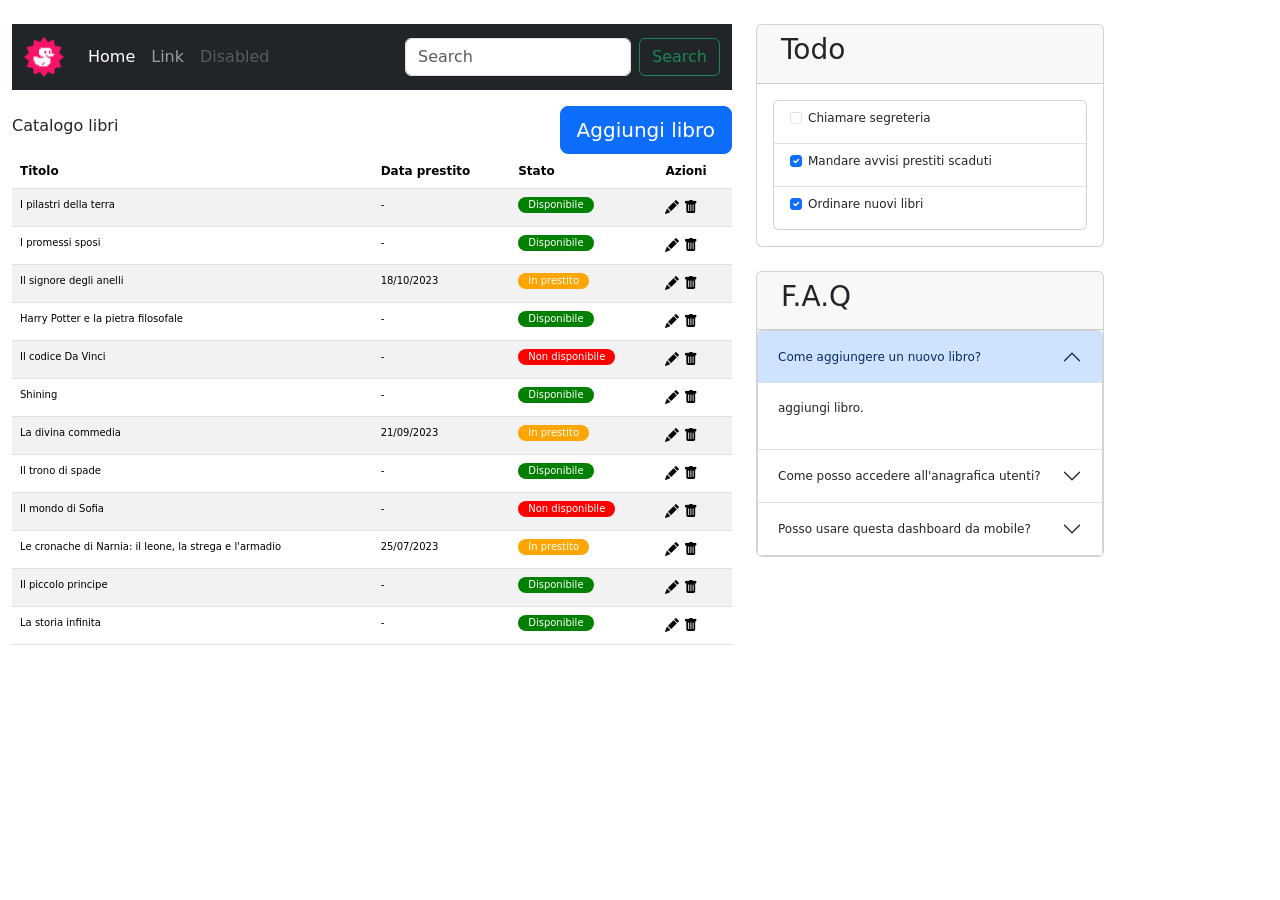
==== commit d344c62c: "modifiche alla modalità desktop" ====
--- a/index.html
+++ b/index.html
@@ -151,9 +151,9 @@
                         </tbody>
                     </table>
                 </section>
-
-
-
+            </section>
+
+            <section class="col-12 col-md-10 col-lg-4">
                 <section class="text-left font">
                     <div class="card">
                         <div class="card-header">
@@ -198,7 +198,7 @@
                         <div class="card-header">
                             <h3 class="ms-2">F.A.Q</h3>
                         </div>
-                        <div class="accordion" id="accordionPanelsStayOpenExample">
+                        <div class="accordion accordion-flush card" id="accordionPanelsStayOpenExample">
                             <div class="accordion-item">
                                 <h2 class="accordion-header">
                                     <button class="accordion-button font" type="button" data-bs-toggle="collapse"
--- a/Style/index.css
+++ b/Style/index.css
@@ -5,6 +5,12 @@
 
 .loan-date {
     display: none;
+}
+
+@media screen and (min-width: 576px) {
+    .loan-date{
+        display: table-cell;
+    }
 }
 
 .font .actions{
@@ -20,6 +26,7 @@
     font-size: 10px;
     text-align: left;
 }
+
 
 .color-g {
     background-color: green;
